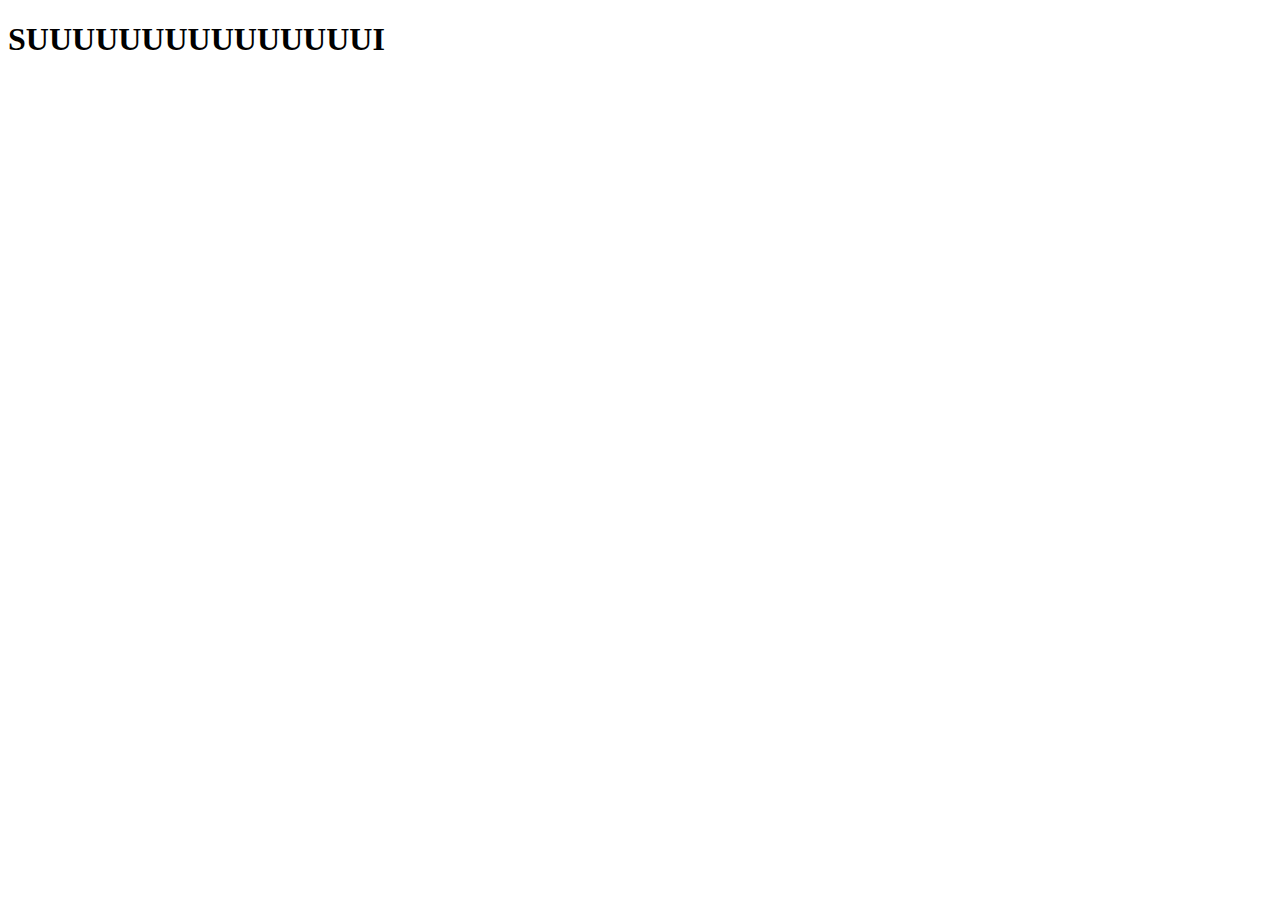
==== index.html @ a4e2d28f "Add files via upload" ====
<!DOCTYPE html>
<html lang="en">
<head>
    <meta charset="UTF-8">
    <meta name="viewport" content="width=device-width, initial-scale=1.0">
    <title>Document</title>
    <link rel="stylesheet" href="style.css">
</head>
<body>
    <h1>SUUUUUUUUUUUUUUUI</h1>
</body>
<footer>

</footer>
<script src="script.js"></script>
</html>
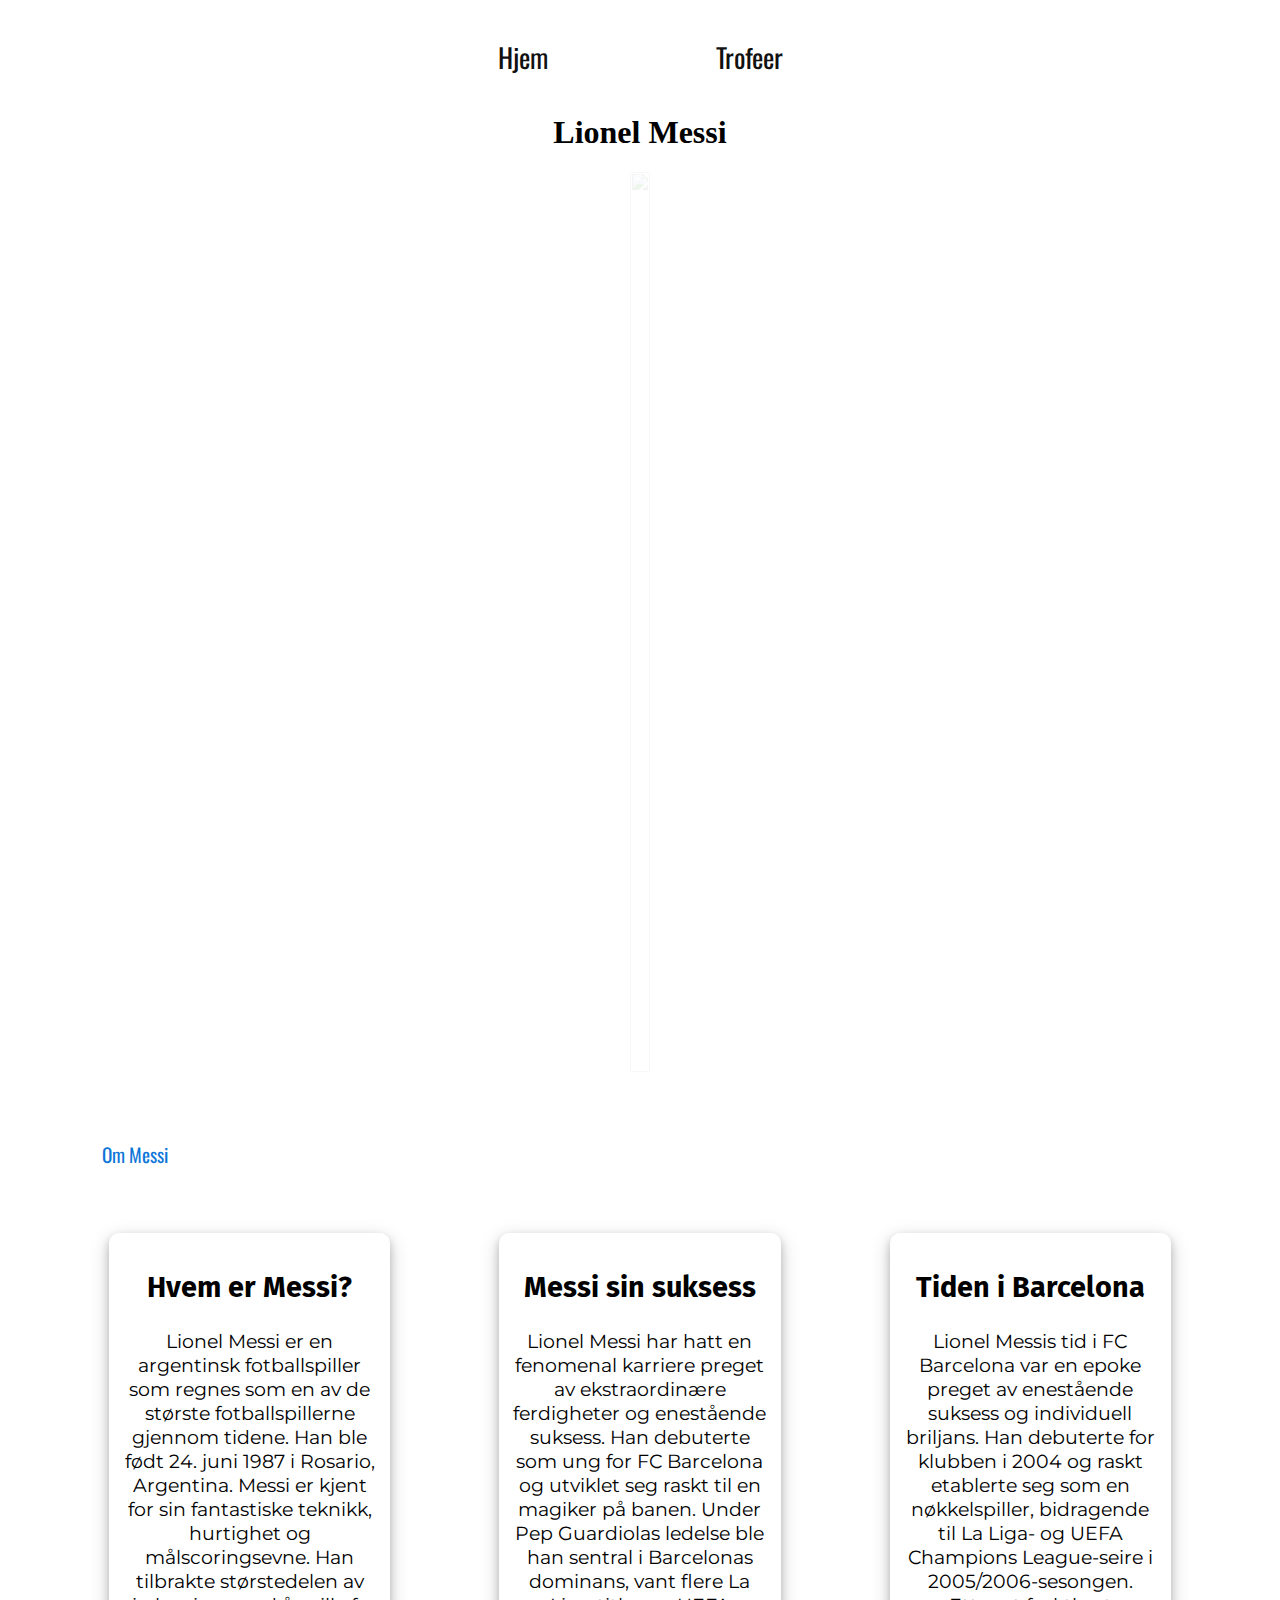
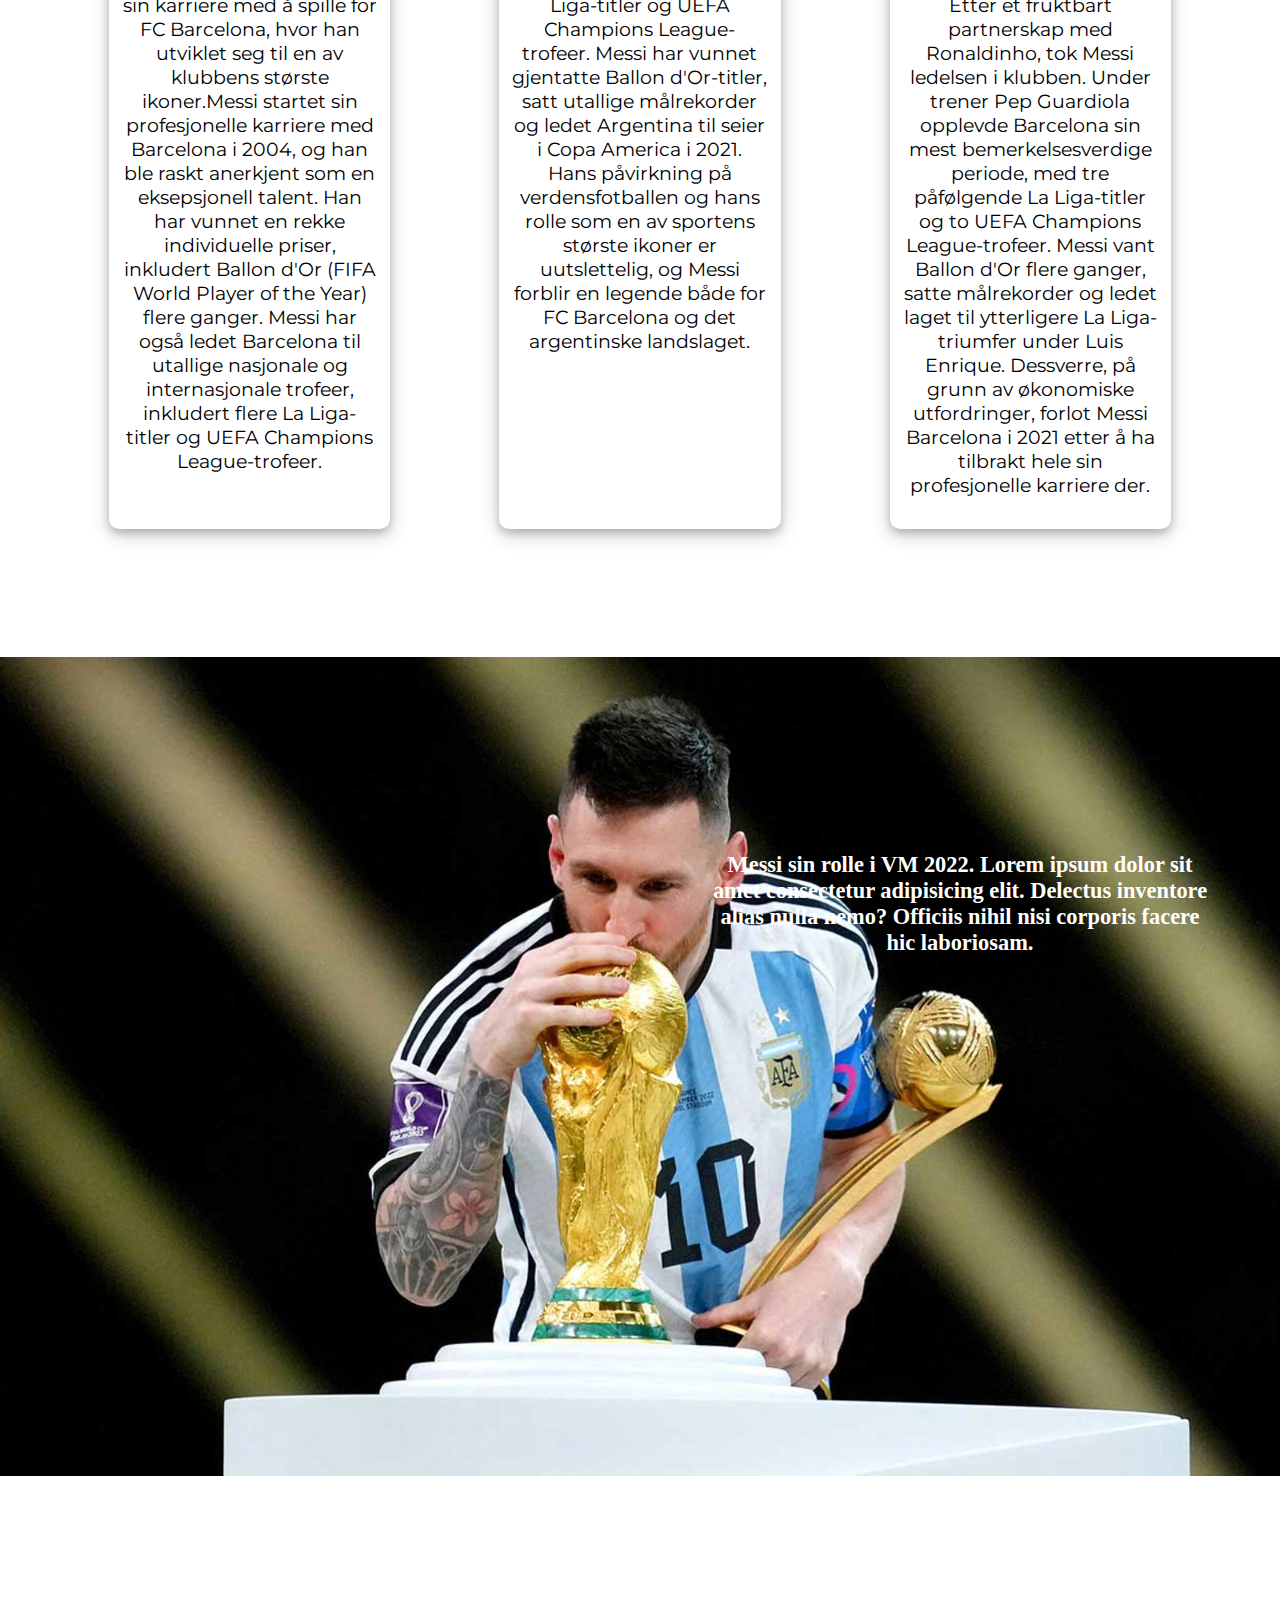
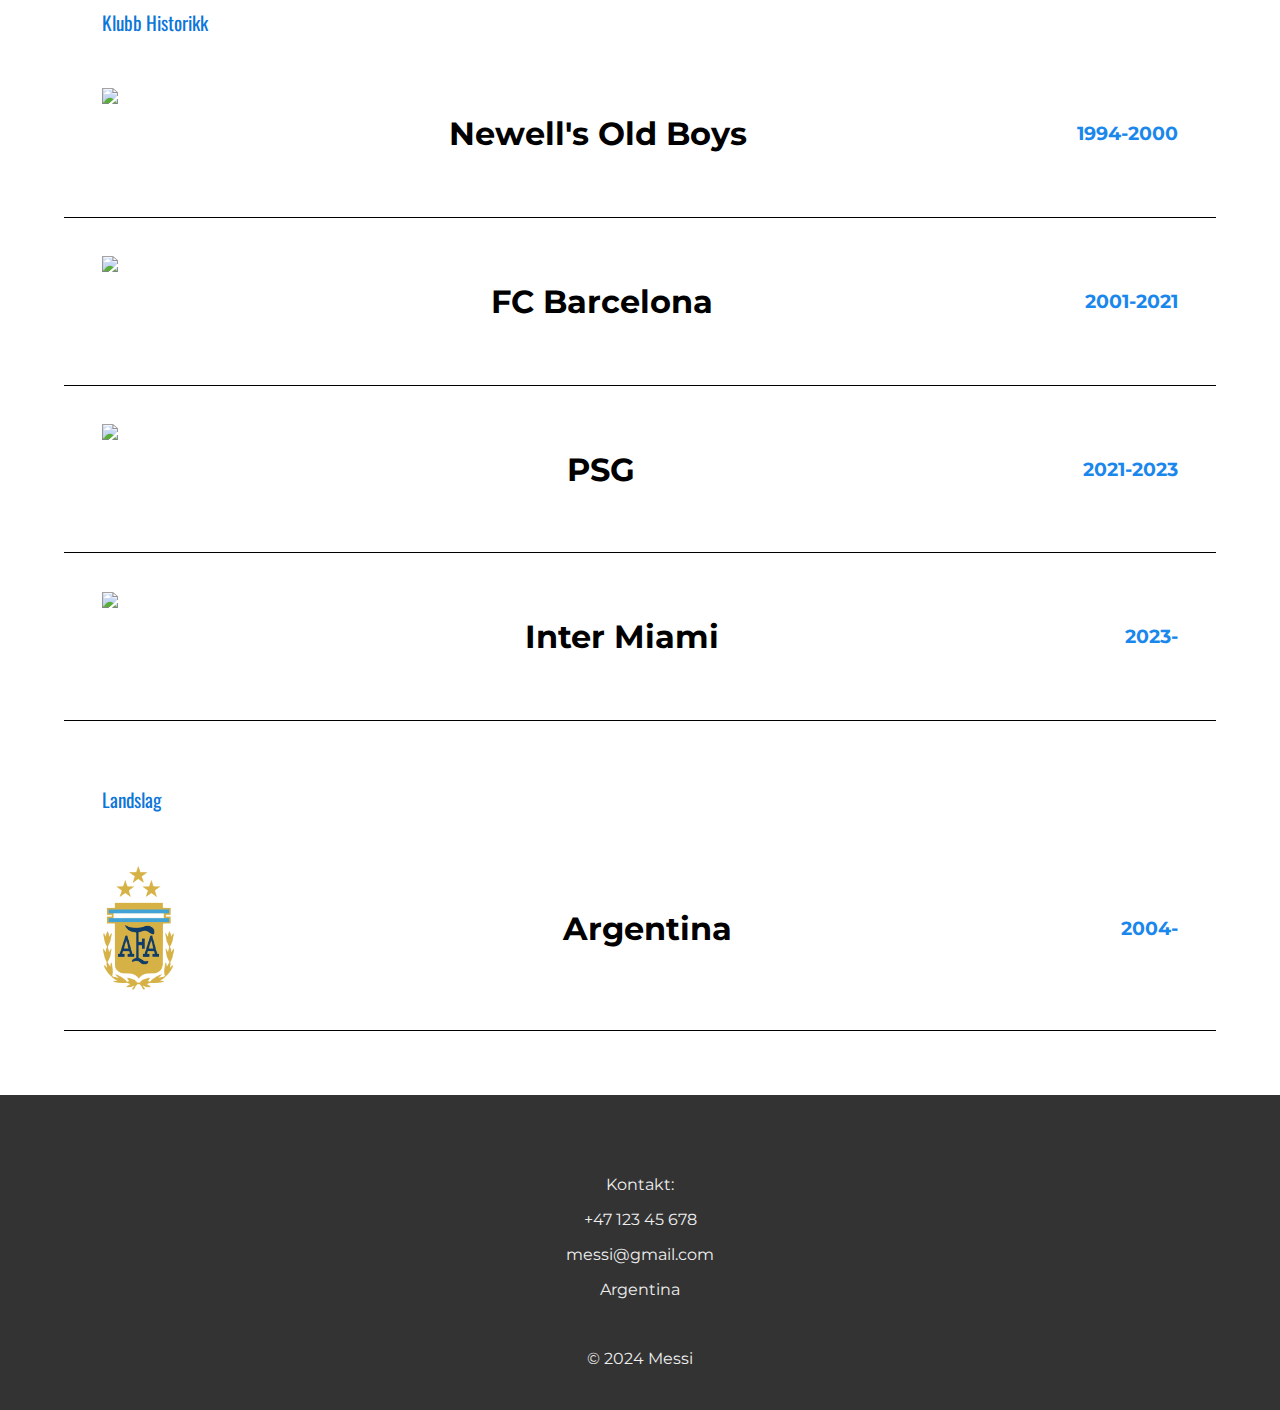
==== commit 2347a85c: "Add files via upload" ====
--- a/index.html
+++ b/index.html
@@ -1,16 +1,84 @@
 <!DOCTYPE html>
-<html lang="en">
-<head>
-    <meta charset="UTF-8">
-    <meta name="viewport" content="width=device-width, initial-scale=1.0">
-    <title>Document</title>
+<html>
+  <head>
+    <meta charset="utf-8">
+    <meta name="viewport" content="width=device-width, initial-scale=1">
+    <title>Messi</title>
+    <link rel="stylesheet" href="https://fonts.googleapis.com/css?family=Oswald">
+    <link rel="stylesheet"href="https://fonts.googleapis.com/css?family=Fira Sans">
+    <link rel="stylesheet"href="https://fonts.googleapis.com/css?family=Montserrat">
     <link rel="stylesheet" href="style.css">
-</head>
-<body>
-    <h1>SUUUUUUUUUUUUUUUI</h1>
-</body>
-<footer>
 
-</footer>
-<script src="script.js"></script>
-</html>+  </head>
+  <body>
+    <div class="wrapper">
+      <div class="nav">
+          <nav>
+              <ul>
+                  <a href="index.html">
+                      <li>Hjem</li>
+                  </a>
+                  <a href="trofeer.html">
+                      <li>Trofeer</li>
+                  </a>
+              </ul>
+          </nav>
+      </div>
+
+      <div class="header">
+          <h1>Lionel Messi</h1>
+      </div>
+
+      <div class="imageSlider">
+
+      </div>
+      <div>
+        <h1 class="headers">Om Messi</h1>
+      </div>
+      <div class="infoMessi">
+          <div class="aboutMessi">
+              <h2>Hvem er Messi?</h2>
+              <p>Lionel Messi er en argentinsk fotballspiller som regnes som en av de største fotballspillerne gjennom tidene. Han ble født 24. juni 1987 i Rosario, Argentina. Messi er kjent for sin fantastiske teknikk, hurtighet og målscoringsevne. Han tilbrakte størstedelen av sin karriere med å spille for FC Barcelona, hvor han utviklet seg til en av klubbens største ikoner.Messi startet sin profesjonelle karriere med Barcelona i 2004, og han ble raskt anerkjent som en eksepsjonell talent. Han har vunnet en rekke individuelle priser, inkludert Ballon d'Or (FIFA World Player of the Year) flere ganger. Messi har også ledet Barcelona til utallige nasjonale og internasjonale trofeer, inkludert flere La Liga-titler og UEFA Champions League-trofeer.</p>
+          </div>
+          <div class="messiSucsess">
+              <h2>Messi sin suksess</h2>
+              <p>
+                Lionel Messi har hatt en fenomenal karriere preget av ekstraordinære ferdigheter og enestående suksess. Han debuterte som ung for FC Barcelona og utviklet seg raskt til en magiker på banen. Under Pep Guardiolas ledelse ble han sentral i Barcelonas dominans, vant flere La Liga-titler og UEFA Champions League-trofeer. Messi har vunnet gjentatte Ballon d'Or-titler, satt utallige målrekorder og ledet Argentina til seier i Copa America i 2021. Hans påvirkning på verdensfotballen og hans rolle som en av sportens største ikoner er uutslettelig, og Messi forblir en legende både for FC Barcelona og det argentinske landslaget.</p>
+          </div>
+          <div class="messiTime">
+              <h2>Tiden i Barcelona</h2>
+              <p>Lionel Messis tid i FC Barcelona var en epoke preget av enestående suksess og individuell briljans. Han debuterte for klubben i 2004 og raskt etablerte seg som en nøkkelspiller, bidragende til La Liga- og UEFA Champions League-seire i 2005/2006-sesongen. Etter et fruktbart partnerskap med Ronaldinho, tok Messi ledelsen i klubben. Under trener Pep Guardiola opplevde Barcelona sin mest bemerkelsesverdige periode, med tre påfølgende La Liga-titler og to UEFA Champions League-trofeer. Messi vant Ballon d'Or flere ganger, satte målrekorder og ledet laget til ytterligere La Liga-triumfer under Luis Enrique. Dessverre, på grunn av økonomiske utfordringer, forlot Messi Barcelona i 2021 etter å ha tilbrakt hele sin profesjonelle karriere der.</p>
+          </div>
+      </div>
+      <div class="imageBackground">
+        <div class="image">
+            <img src="Images/messiWorldCup.jpg" alt="" id="messiWorldCup">
+        </div>
+        <div class="textToImg">
+            <h1>Messi sin rolle i VM 2022. Lorem ipsum dolor sit amet consectetur adipisicing elit. Delectus inventore alias nulla nemo? Officiis nihil nisi corporis facere hic laboriosam.</h1>
+        </div>
+      </div>
+      <div class="clubContainer"></div>
+      <div class="national">
+        <h1 class="headers">Landslag</h1>
+        <div class="nationalTeam">
+            <img src="Images/afa.png" id="nationalImg">
+            <h1>Argentina</h1>
+            <h3 class="yearsEl">2004-</h3>
+        </div>
+      </div>
+  </div>
+  </body>
+  <footer>
+    <div class="footerInfo">
+        <p>Kontakt:</p>
+        <p>+47 123 45 678</p>
+        <p>messi@gmail.com</p>
+        <p>Argentina</p><br>
+    </div>
+    <div class="footerButtom">
+        <p>© 2024 Messi</p>
+    </div>
+  </footer>
+  <script src="script.js"></script>
+</html>
--- a/style.css
+++ b/style.css
@@ -0,0 +1,402 @@
+body {
+    margin: auto;
+    overflow-x: hidden;
+}
+
+.wrapper {
+    text-align: center;
+
+}
+
+a{
+    text-decoration: none;
+}
+
+p{
+    font-family: Montserrat, serif;
+  }
+
+
+/* Styling for header i hjemmesiden */
+
+.headers{
+    margin-top: 5vw;
+    margin-left: 8vw;
+    color: rgb(13, 118, 217);
+    text-align: left;
+    font-weight: 400;
+    font-size: 1.2em;
+    font-family: Oswald, serif;
+  }
+
+
+
+/* Styling av Nav-Bar */
+
+nav ul {
+    display: flex;
+    justify-content: center;
+    align-items: center;
+    list-style-type: none;
+    gap: 10vw;
+    font-size: 3vh;
+    padding: 0;
+}
+
+nav ul li {
+    color: #111;
+    text-align: center;
+    font-family: Oswald, serif;
+    text-decoration: none;
+    margin: 0px 10px;
+    padding: 10px 10px;
+    position: relative;
+    z-index: 0;
+    cursor: pointer;
+    
+}
+
+nav ul li:hover {
+    font-weight: bold;
+}
+
+
+nav ul li:before, li:after
+{
+    position: absolute;
+    left: 0px;
+    width: 100%;
+    height: 2px;
+    background: #111;
+    content: "";
+    opacity: 0;
+    transition: all 0.3s;
+}
+
+nav ul li:before
+{
+    top: 0px;
+    transform: translateY(10px);
+}
+
+nav ul li:after
+{
+    bottom: 0px;
+    transform: translateY(-10px);
+}
+
+li:hover:before, li:hover:after
+{
+    opacity: 1;
+    transform: translateY(0px);
+}
+
+
+/* Animasjon for BildeSlideshow */
+
+@keyframes fadeInOut {
+    0%, 100% {
+      opacity: 0.1;
+    }
+    20%, 80% {
+      opacity: 1;
+    }
+
+}
+
+
+.tab-link{
+    font-family: Oswald, serif;
+    cursor: pointer;
+    position: relative;
+}
+
+.tab-link::after{
+    content: '';
+    width: 0;
+    height: 3px;
+    background: rgb(26, 135, 237);
+    position: absolute;
+    left: 0;
+    bottom: -8px;
+    transition: 0.5s;
+
+}
+
+
+.tab-link.active-link::after{
+    width: 50%;
+}
+
+
+
+
+
+
+
+
+@media (orientation:landscape) {
+
+    .imgSlide1, .imgSlide2, .imgSlide3, .imgSlide4{
+        height: 100vh;
+        max-width: 80vw;
+        border-radius: 1vw;
+        opacity: 0.1;
+        animation: fadeInOut 5s ease-in-out infinite;
+    }
+
+    .infoMessi {
+        margin-top: 5vw;
+        margin-bottom: 2vw;
+        display: flex;
+        justify-content: space-evenly;
+        align-items: stretch;
+    }
+    .aboutMessi, .messiSucsess , .messiTime {
+        padding: 1vw;
+        width: 15vw;
+        min-width: 20vw;
+        border-radius: 10px;
+        box-shadow: 0 4px 8px 0 rgba(0, 0, 0, 0.2), 0 6px 20px 0 rgba(0, 0, 0, 0.19);
+        font-size: larger;
+        font-family: Fira Sans, serif;
+        
+        
+      }   
+
+      .imageBackground{
+        margin-top: 10vw;
+        margin-bottom: 10vw;
+        position: relative;
+    }
+    
+    #messiWorldCup{
+        aspect-ratio: 1600/1024;
+        height: 100%;
+        width: 100vw;
+    }
+    
+    .textToImg{
+        position: absolute;
+        margin: auto;
+        color: white;
+        top: 20vh;
+        right: 5vw;
+        width: 40vw;
+        font-size: 0.7em;
+    }
+
+    .clubs, .nationalTeam, .trophie{
+        display: flex;
+        justify-content: space-between;
+        align-items: center;
+        margin-left: 5vw;
+        margin-right: 5vw;
+        border-bottom: 1px solid black;
+        padding: 3vw;
+        font-family: Montserrat, serif;
+       }
+
+       .clubbImg, .trophieImg{
+        height: 10vh;
+    }
+    
+
+    .nameEl{
+        position: relative;
+    }
+    
+    .countEl{
+        max-width: 8vw;
+    }
+
+    .yearsEl, .countEl{
+        color:rgb(26, 135, 237);
+      }
+
+
+/* Side om troffer */
+    .trophies{
+        display: flex;
+        justify-content: center;
+        gap: 15vw;
+    }
+
+    #recordsText{
+        margin-left: 10vw;
+        line-height: 2em;
+        font-size: 1.5em;
+    }
+}
+
+
+
+@media (orientation:portrait) {
+
+    .imgSlide1, .imgSlide2, .imgSlide3, .imgSlide4{
+        height: 40vh;
+        max-width: 80vw;
+        border-radius: 1vw;
+        opacity: 0.1;
+        animation: fadeInOut 5s ease-in-out infinite;
+    }
+
+    .aboutMessi, .messiSucsess , .messiTime {
+        border-radius: 10px;
+        box-shadow: 0 4px 8px 0 rgba(0, 0, 0, 0.2), 0 6px 20px 0 rgba(0, 0, 0, 0.19);
+        font-size: larger;
+        font-family: Fira Sans, serif;
+        margin: 10vw;
+        padding: 5vw;
+      }   
+      
+    .imageBackground{
+        margin-top: 10vw;
+        margin-bottom: 10vw;
+        position: relative;
+    }
+    
+    #messiWorldCup{
+        aspect-ratio: 1600/1024;
+        height: 100%;
+        width: 100vw;
+    }
+    
+    .textToImg{
+        position: absolute;
+        margin: auto;
+        color: #EEE;
+        top: 10vh;
+        right: 1vw;
+        width: 50vw;
+        font-size: 0.4em;
+    }
+
+    .trophie{
+        display: grid;
+        grid-template-columns: 1fr 1fr;
+        grid-template-rows: 1fr 1fr;
+        grid-template-areas: 
+        "I I "
+        "T C";
+        margin-left: 5vw;
+        margin-right: 5vw;
+        border-bottom: 1px solid black;
+        padding: 3vw;
+        font-family: Montserrat, serif;
+       }
+
+    
+
+    .trophieImg{
+        grid-area: I;
+        margin: auto;
+        height: 20vh;
+        margin-top: 5vh;
+    }
+
+    .clubbImg, .trophieImg{
+        height: 10vh;
+    }
+    
+
+    .nameEl{
+        grid-area: T;
+    }
+    
+
+    .countEl{
+        grid-area: C;
+        margin-left: 1em;
+    }
+
+    .yearsEl, .countEl{
+        color:rgb(26, 135, 237);
+      }
+
+    .trophies{
+        display: flex;
+        justify-content: center;
+        gap: 15vw;
+    }
+
+    #recordsText{
+        margin-left: 10vw;
+        margin-right: 10vw;
+        line-height: 2em;
+        font-size: 1.5em;
+    }
+}
+
+
+/* Styling for header i siden om Trofeer */
+
+.headerTrophyholder {
+    display: flex;
+    justify-content: center; 
+    align-items: center;
+    border-top:  rgb(13, 118, 217) solid 5px;
+    border-bottom:  rgb(13, 118, 217) solid 5px;
+    margin-left: 10vw;
+    margin-right: 10vw;
+    margin-top: 5vw;
+    margin-bottom: 5vw;
+    border-radius: 0.2vw;
+}
+
+.headersTrophy{
+    color: rgb(13, 118, 217);
+    text-align: left;
+    font-weight: 400;
+    font-size: 2em;
+    font-family: Oswald, serif;
+  }
+
+/* Styling for footer */
+
+footer {
+    height: 35vh;
+    background-color: #333;
+    margin-top: 5vw;
+    color: #EEE;
+  }
+
+.footerInfo{
+    padding-top: 5vw;
+    text-align: center;
+}
+.footerButtom{
+    text-align: center;
+}
+
+/* Skalering for alle bilder */
+
+.imgSlide1 {aspect-ratio: 634/761;}
+.imgSlide2 {aspect-ratio: 980/551;}
+.imgSlide3 {aspect-ratio: 2560/1440;}
+.imgSlide4 {aspect-ratio: 1280/720;}
+
+#clubbImg1{aspect-ratio: 1200/1476;}
+#clubbImg2{aspect-ratio: 2020/2048;}
+#clubbImg3{aspect-ratio: 1200/1200;}
+#clubbImg4{aspect-ratio: 1200/1200;}
+
+#nationalImg{
+    aspect-ratio: 120/208;
+    height: 14vh;
+}
+
+
+#nationalTrophies1{aspect-ratio: 400/400;}
+#nationalTrophies2{aspect-ratio: 300/300;}
+#nationalTrophies3{aspect-ratio: 228/437;}
+
+#induvidualTrophies1{aspect-ratio: 639/867;}
+#induvidualTrophies2{aspect-ratio: 512/512;}
+#induvidualTrophies3{aspect-ratio: 512/512;}
+#induvidualTrophies4{aspect-ratio: 512/512;}
+
+#clubTrophies1{aspect-ratio: 300/300;}
+#clubTrophies2{aspect-ratio: 222/227;}
+#clubTrophies3{aspect-ratio: 300/300;}
+#clubTrophies4{aspect-ratio: 512/512;}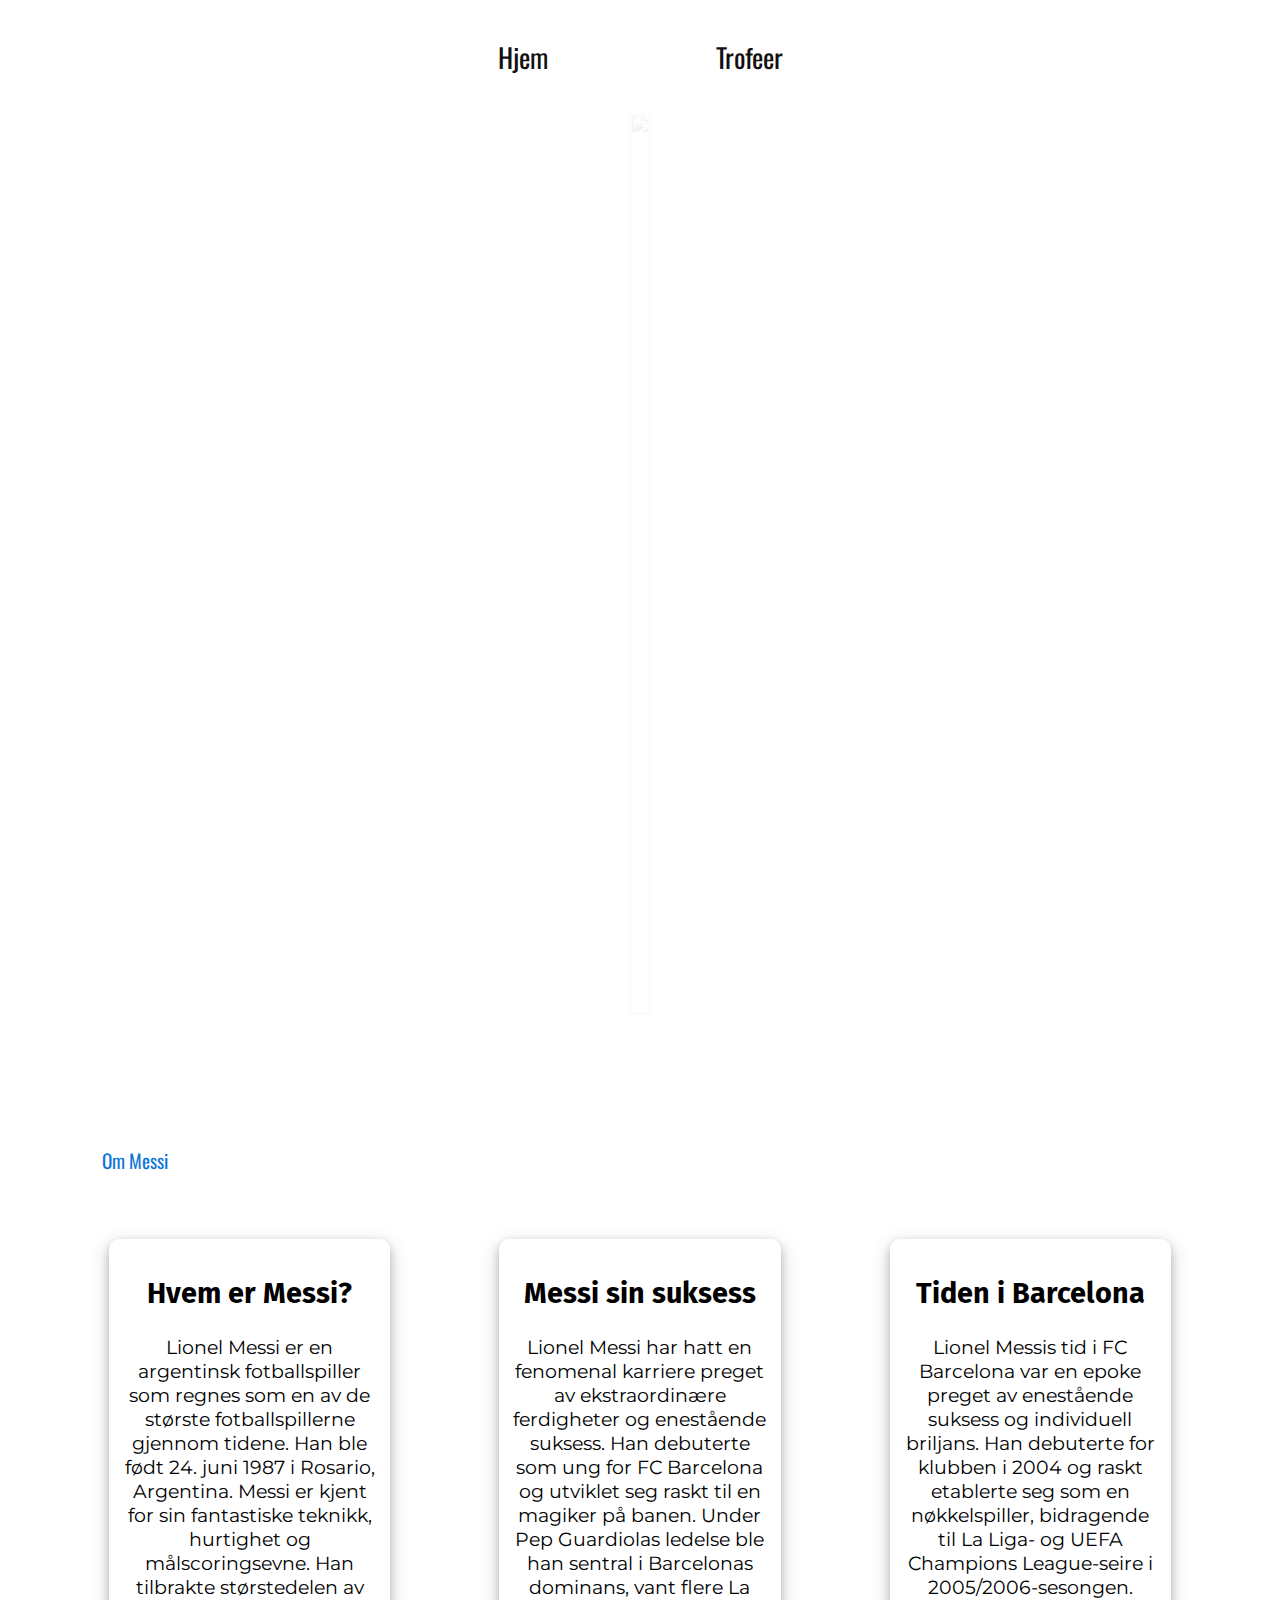
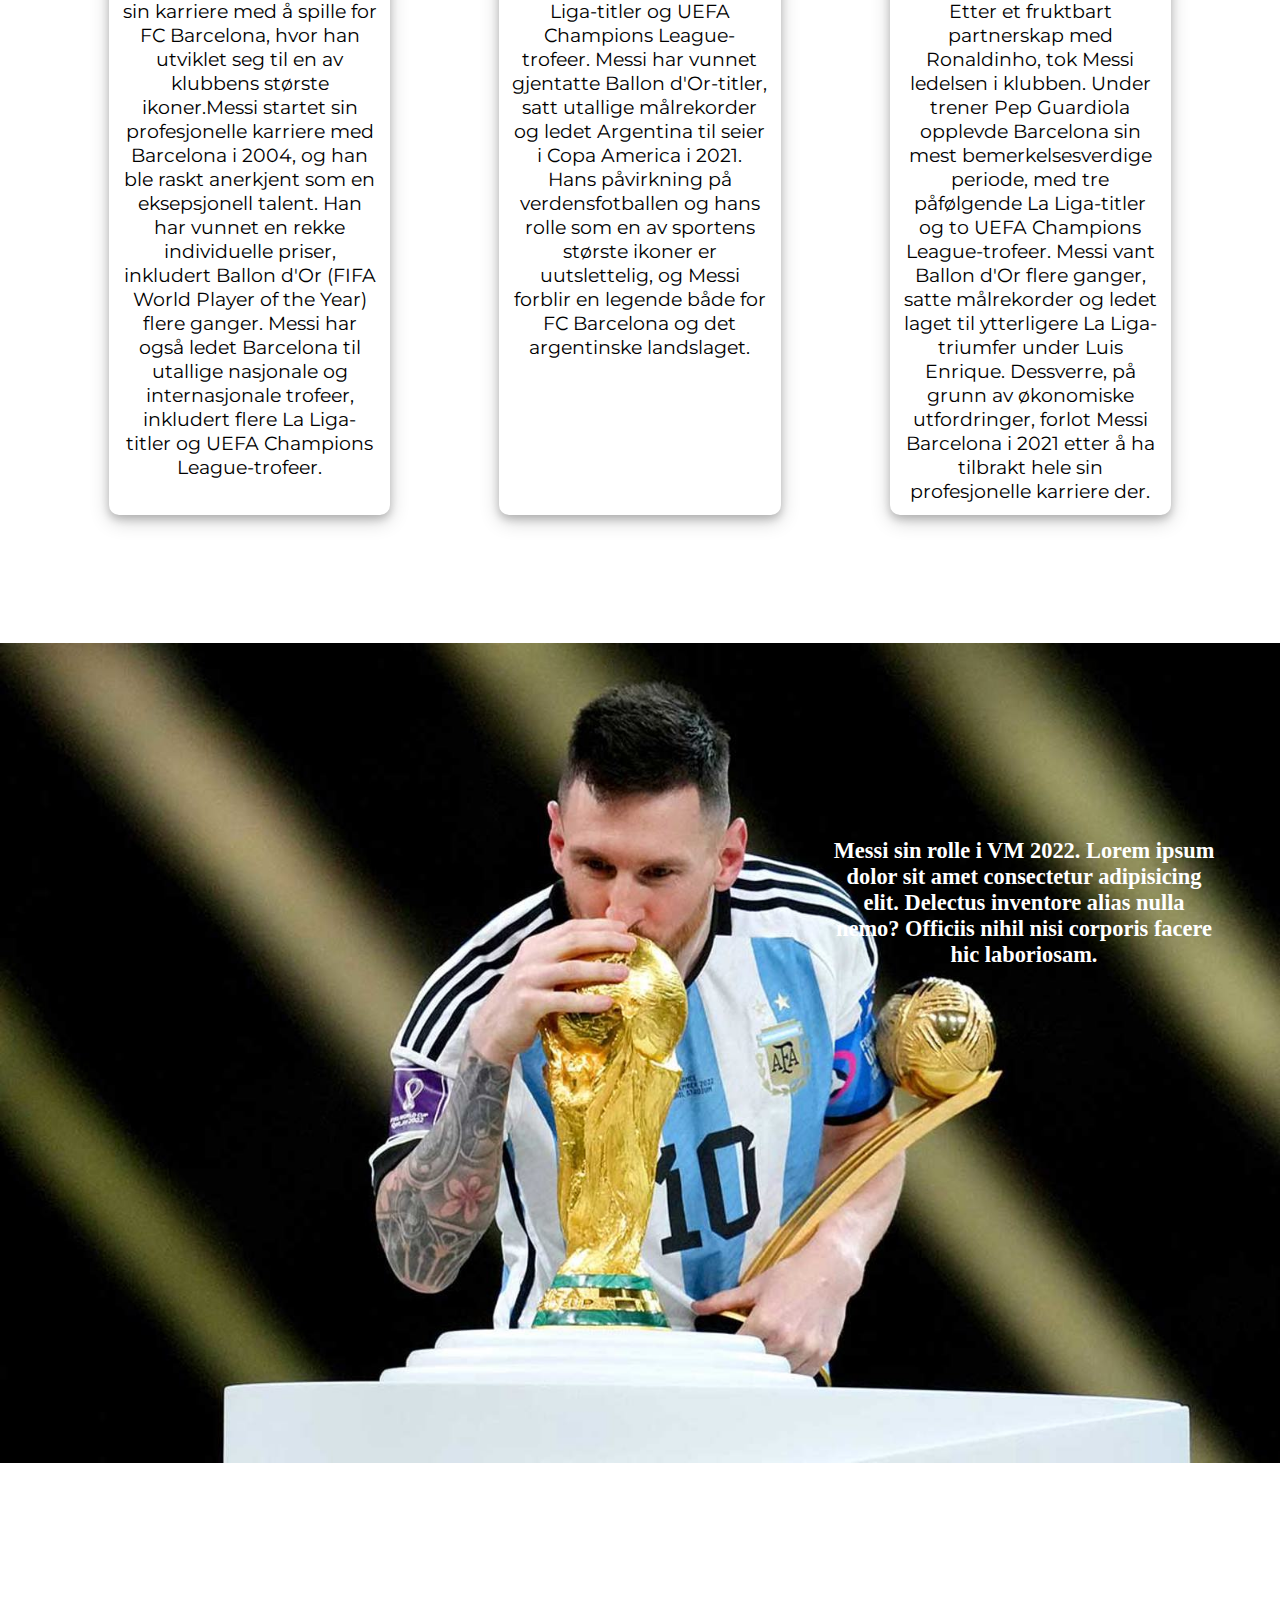
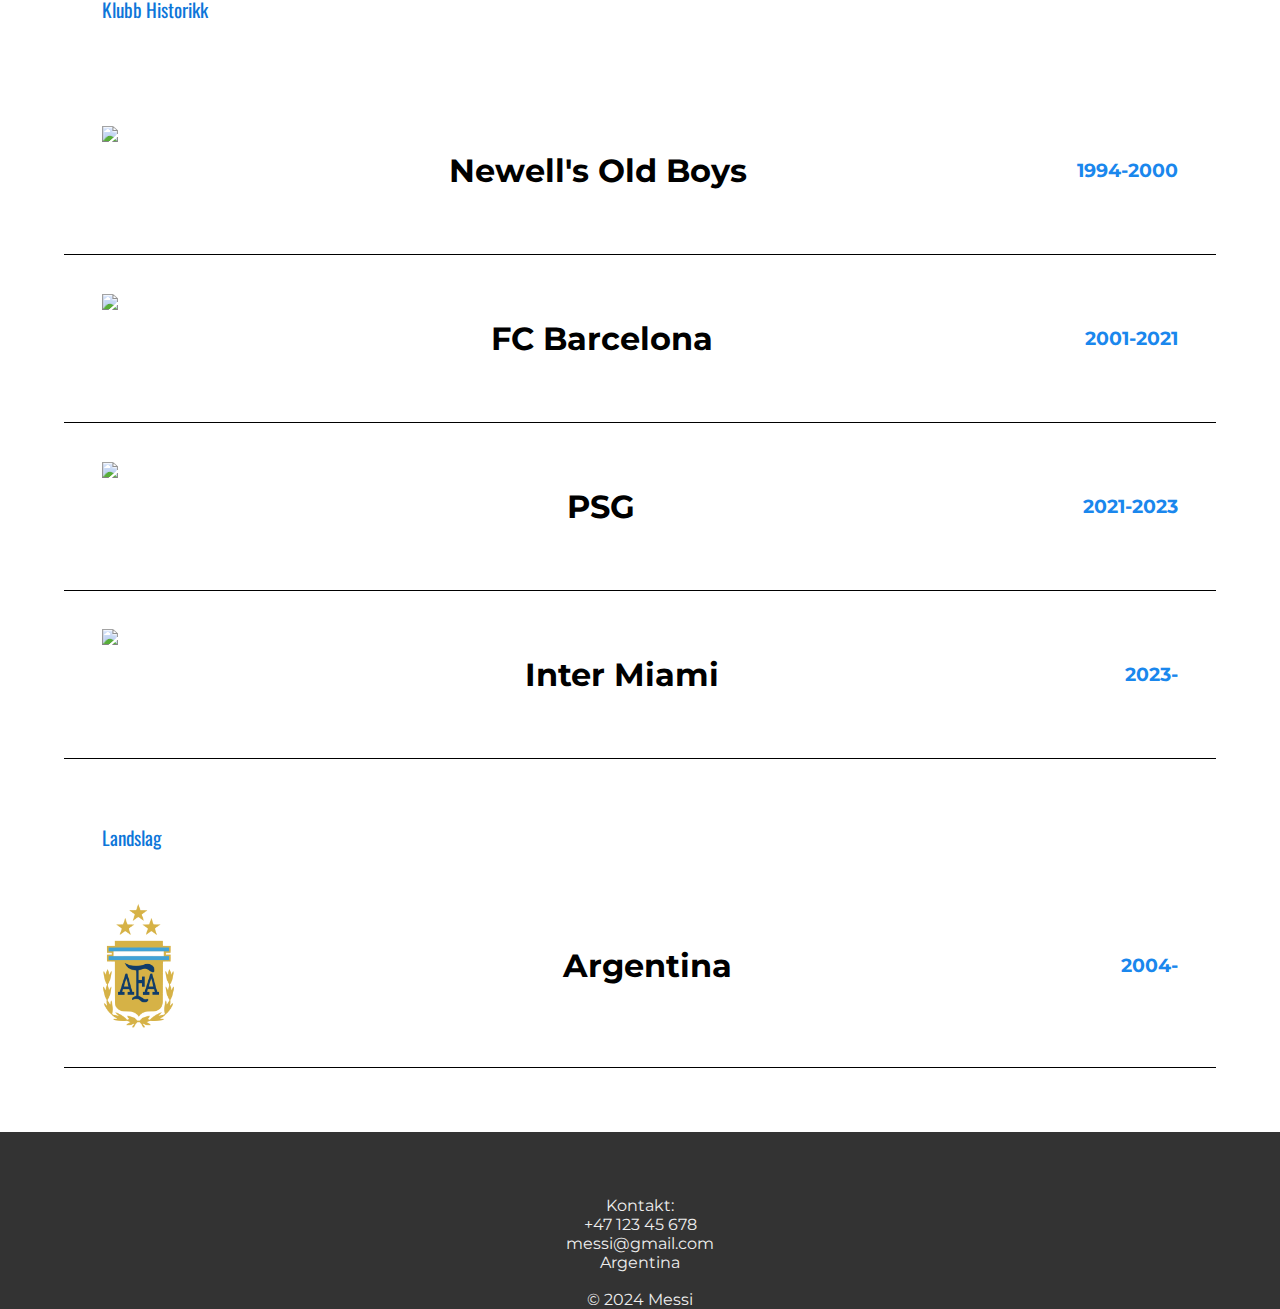
==== commit 330946f6: "Add files via upload" ====
--- a/index.html
+++ b/index.html
@@ -25,9 +25,9 @@
           </nav>
       </div>
 
-      <div class="header">
+      <!-- <div class="header">
           <h1>Lionel Messi</h1>
-      </div>
+      </div> -->
 
       <div class="imageSlider">
 
@@ -60,7 +60,7 @@
       </div>
       <div class="clubContainer"></div>
       <div class="national">
-        <h1 class="headers">Landslag</h1>
+        <h1 class="headersNational">Landslag</h1>
         <div class="nationalTeam">
             <img src="Images/afa.png" id="nationalImg">
             <h1>Argentina</h1>
--- a/style.css
+++ b/style.css
@@ -14,20 +14,10 @@
 
 p{
     font-family: Montserrat, serif;
+    margin: 0;
   }
 
 
-/* Styling for header i hjemmesiden */
-
-.headers{
-    margin-top: 5vw;
-    margin-left: 8vw;
-    color: rgb(13, 118, 217);
-    text-align: left;
-    font-weight: 400;
-    font-size: 1.2em;
-    font-family: Oswald, serif;
-  }
 
 
 
@@ -137,6 +127,29 @@
 
 @media (orientation:landscape) {
 
+    /* Styling for header i hjemmesiden */
+
+    .headers{
+        margin-top: 10vw;
+        margin-bottom: 5vw;
+        margin-left: 8vw;
+        color: rgb(13, 118, 217);
+        text-align: left;
+        font-weight: 400;
+        font-size: 1.2em;
+        font-family: Oswald, serif;
+    }
+
+    .headersNational{
+        margin-top: 5vw;
+        margin-left: 8vw;
+        color: rgb(13, 118, 217);
+        text-align: left;
+        font-weight: 400;
+        font-size: 1.2em;
+        font-family: Oswald, serif;
+    }
+
     .imgSlide1, .imgSlide2, .imgSlide3, .imgSlide4{
         height: 100vh;
         max-width: 80vw;
@@ -152,6 +165,7 @@
         justify-content: space-evenly;
         align-items: stretch;
     }
+
     .aboutMessi, .messiSucsess , .messiTime {
         padding: 1vw;
         width: 15vw;
@@ -164,7 +178,7 @@
         
       }   
 
-      .imageBackground{
+    .imageBackground{
         margin-top: 10vw;
         margin-bottom: 10vw;
         position: relative;
@@ -182,7 +196,7 @@
         color: white;
         top: 20vh;
         right: 5vw;
-        width: 40vw;
+        width: 30vw;
         font-size: 0.7em;
     }
 
@@ -233,6 +247,29 @@
 
 @media (orientation:portrait) {
 
+    /* Styling for header i hjemmesiden */
+
+    .headers{
+       margin-top: 20vw;
+       margin-bottom: 15vw;
+       margin-left: 8vw;
+       color: rgb(13, 118, 217);
+       text-align: left;
+       font-weight: 400;
+       font-size: 1.2em;
+       font-family: Oswald, serif;
+     }
+    
+     .headersNational{
+       margin-top: 5vw;
+       margin-left: 8vw;
+       color: rgb(13, 118, 217);
+       text-align: left;
+       font-weight: 400;
+       font-size: 1.2em;
+       font-family: Oswald, serif;
+     }
+
     .imgSlide1, .imgSlide2, .imgSlide3, .imgSlide4{
         height: 40vh;
         max-width: 80vw;
@@ -249,7 +286,7 @@
         margin: 10vw;
         padding: 5vw;
       }   
-      
+
     .imageBackground{
         margin-top: 10vw;
         margin-bottom: 10vw;
@@ -258,8 +295,8 @@
     
     #messiWorldCup{
         aspect-ratio: 1600/1024;
-        height: 100%;
-        width: 100vw;
+        height: 100vw;
+        width: 100%;
     }
     
     .textToImg{
@@ -268,8 +305,9 @@
         color: #EEE;
         top: 10vh;
         right: 1vw;
-        width: 50vw;
+        width: 20vw;
         font-size: 0.4em;
+        padding-right: 10px;
     }
 
     .trophie{
@@ -355,7 +393,7 @@
 /* Styling for footer */
 
 footer {
-    height: 35vh;
+    height: fit-content;
     background-color: #333;
     margin-top: 5vw;
     color: #EEE;
@@ -367,6 +405,7 @@
 }
 .footerButtom{
     text-align: center;
+    margin: 0;
 }
 
 /* Skalering for alle bilder */
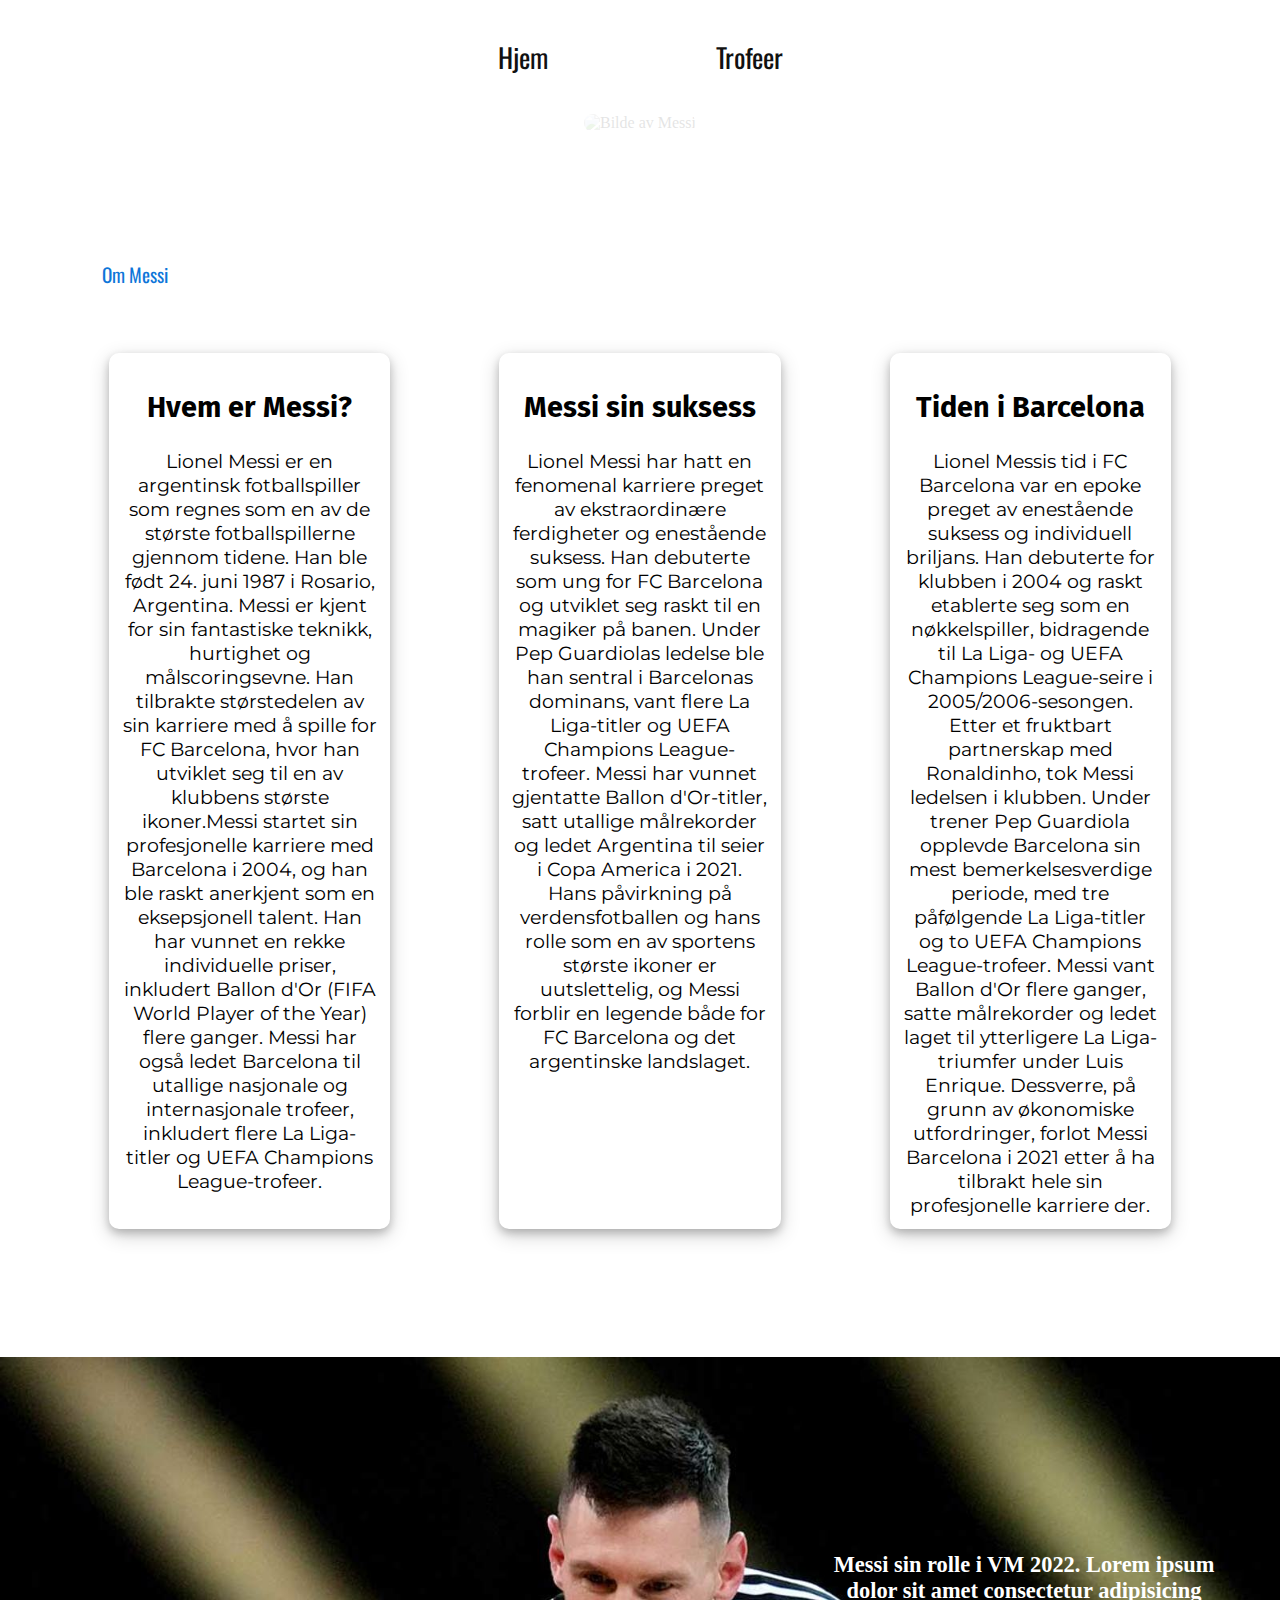
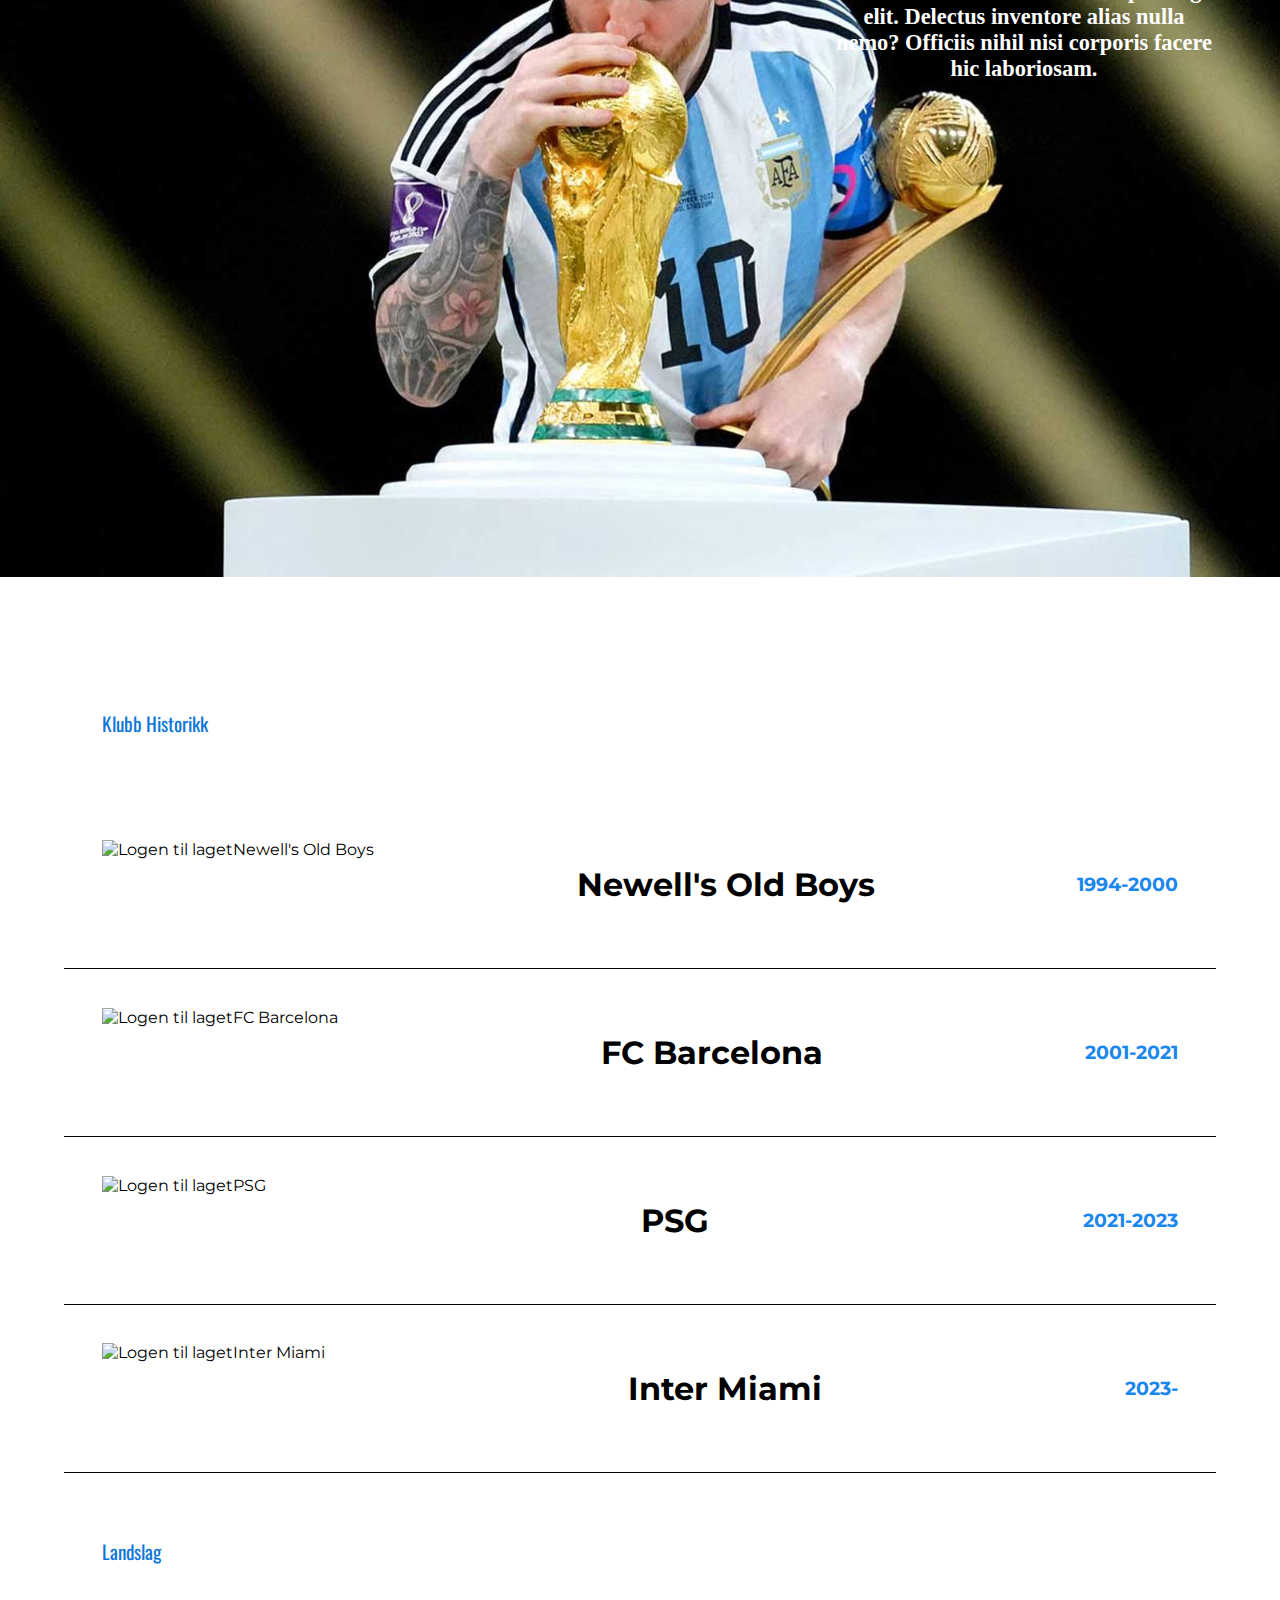
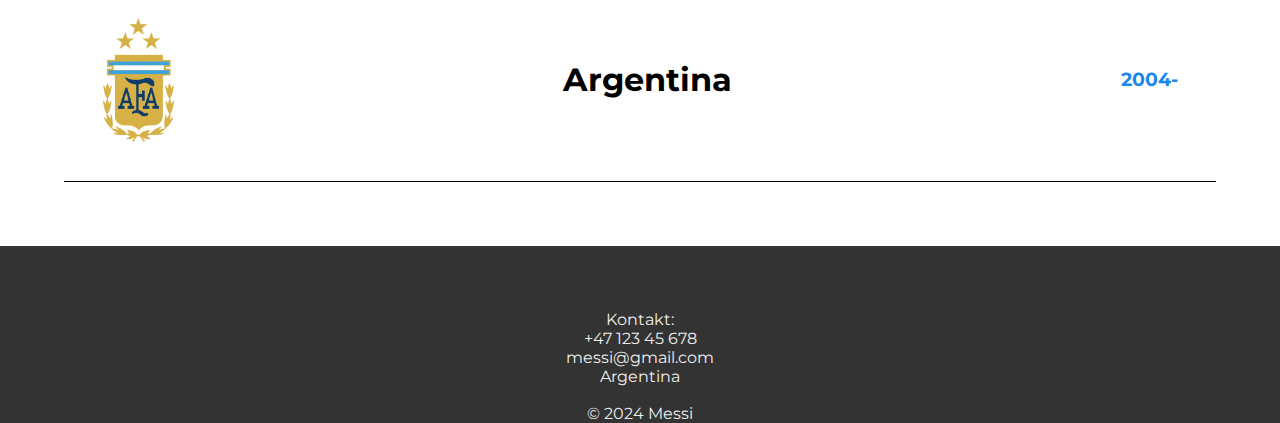
==== commit d49440ee: "Add files via upload" ====
--- a/index.html
+++ b/index.html
@@ -24,10 +24,6 @@
               </ul>
           </nav>
       </div>
-
-      <!-- <div class="header">
-          <h1>Lionel Messi</h1>
-      </div> -->
 
       <div class="imageSlider">
 
--- a/style.css
+++ b/style.css
@@ -95,6 +95,9 @@
 }
 
 
+/* Styling for strek på under den valgte på side om troffer */
+
+
 .tab-link{
     font-family: Oswald, serif;
     cursor: pointer;
@@ -150,6 +153,8 @@
         font-family: Oswald, serif;
     }
 
+    /* Styling for Bildeslider */
+
     .imgSlide1, .imgSlide2, .imgSlide3, .imgSlide4{
         height: 100vh;
         max-width: 80vw;
@@ -157,6 +162,8 @@
         opacity: 0.1;
         animation: fadeInOut 5s ease-in-out infinite;
     }
+
+    /* Styling for Om messi (InfoBokser) */
 
     .infoMessi {
         margin-top: 5vw;
@@ -178,6 +185,8 @@
         
       }   
 
+    /* Styling For bilde med tekst */
+
     .imageBackground{
         margin-top: 10vw;
         margin-bottom: 10vw;
@@ -199,6 +208,8 @@
         width: 30vw;
         font-size: 0.7em;
     }
+
+    /* Styling for autogenering */
 
     .clubs, .nationalTeam, .trophie{
         display: flex;
@@ -245,6 +256,8 @@
 
 
 
+/* Mobil Versjon */
+
 @media (orientation:portrait) {
 
     /* Styling for header i hjemmesiden */
@@ -270,6 +283,8 @@
        font-family: Oswald, serif;
      }
 
+    /* Styling for Bildeslider */
+
     .imgSlide1, .imgSlide2, .imgSlide3, .imgSlide4{
         height: 40vh;
         max-width: 80vw;
@@ -277,6 +292,8 @@
         opacity: 0.1;
         animation: fadeInOut 5s ease-in-out infinite;
     }
+
+    /* Styling for Om messi (InfoBokser) */
 
     .aboutMessi, .messiSucsess , .messiTime {
         border-radius: 10px;
@@ -285,7 +302,9 @@
         font-family: Fira Sans, serif;
         margin: 10vw;
         padding: 5vw;
-      }   
+      }  
+      
+     /* Styling For bilde med tekst */
 
     .imageBackground{
         margin-top: 10vw;
@@ -308,6 +327,19 @@
         width: 20vw;
         font-size: 0.4em;
         padding-right: 10px;
+    }
+
+    /* Sytling for autogenerering */
+    .yearsEl{
+        color:rgb(26, 135, 237);
+      }
+
+    /* Side om troffer   */
+
+    .trophies{
+        display: flex;
+        justify-content: center;
+        gap: 15vw;
     }
 
     .trophie{
@@ -346,17 +378,11 @@
     .countEl{
         grid-area: C;
         margin-left: 1em;
-    }
-
-    .yearsEl, .countEl{
         color:rgb(26, 135, 237);
-      }
-
-    .trophies{
-        display: flex;
-        justify-content: center;
-        gap: 15vw;
-    }
+    }
+
+
+    
 
     #recordsText{
         margin-left: 10vw;
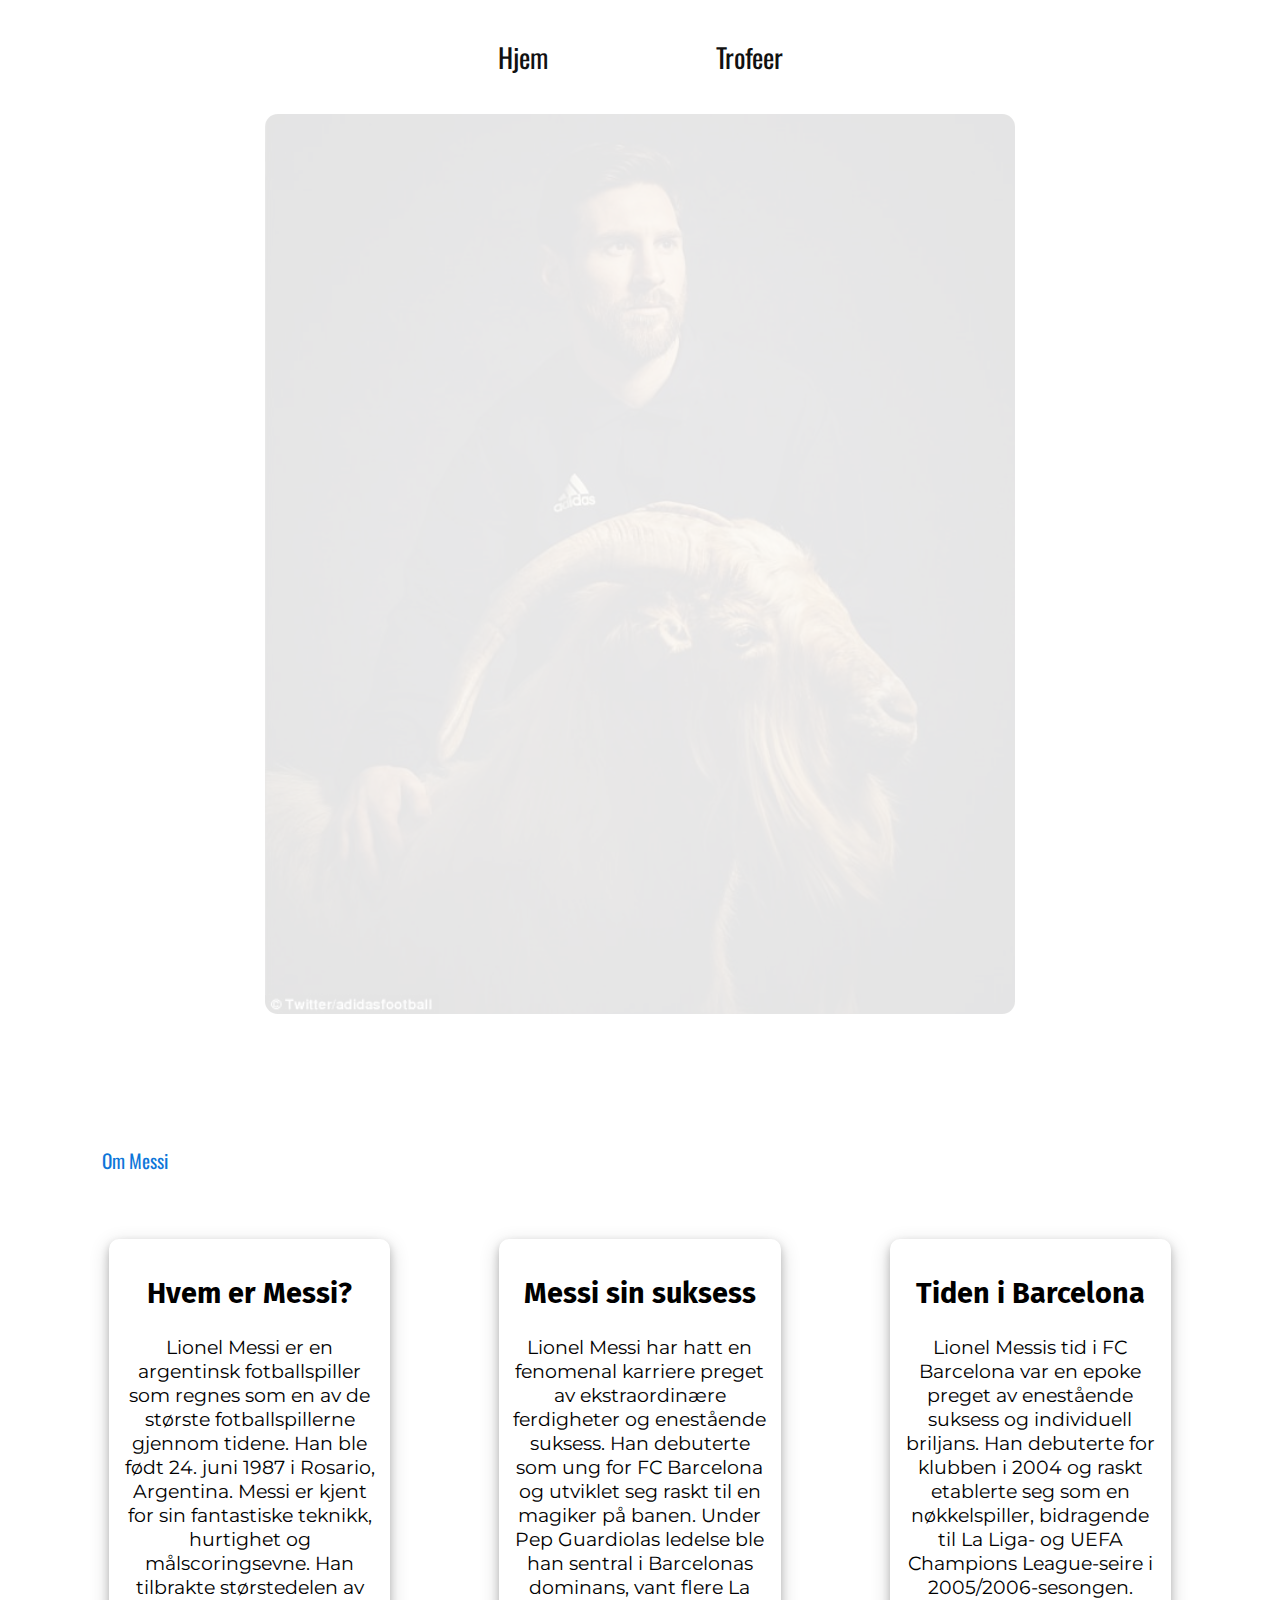
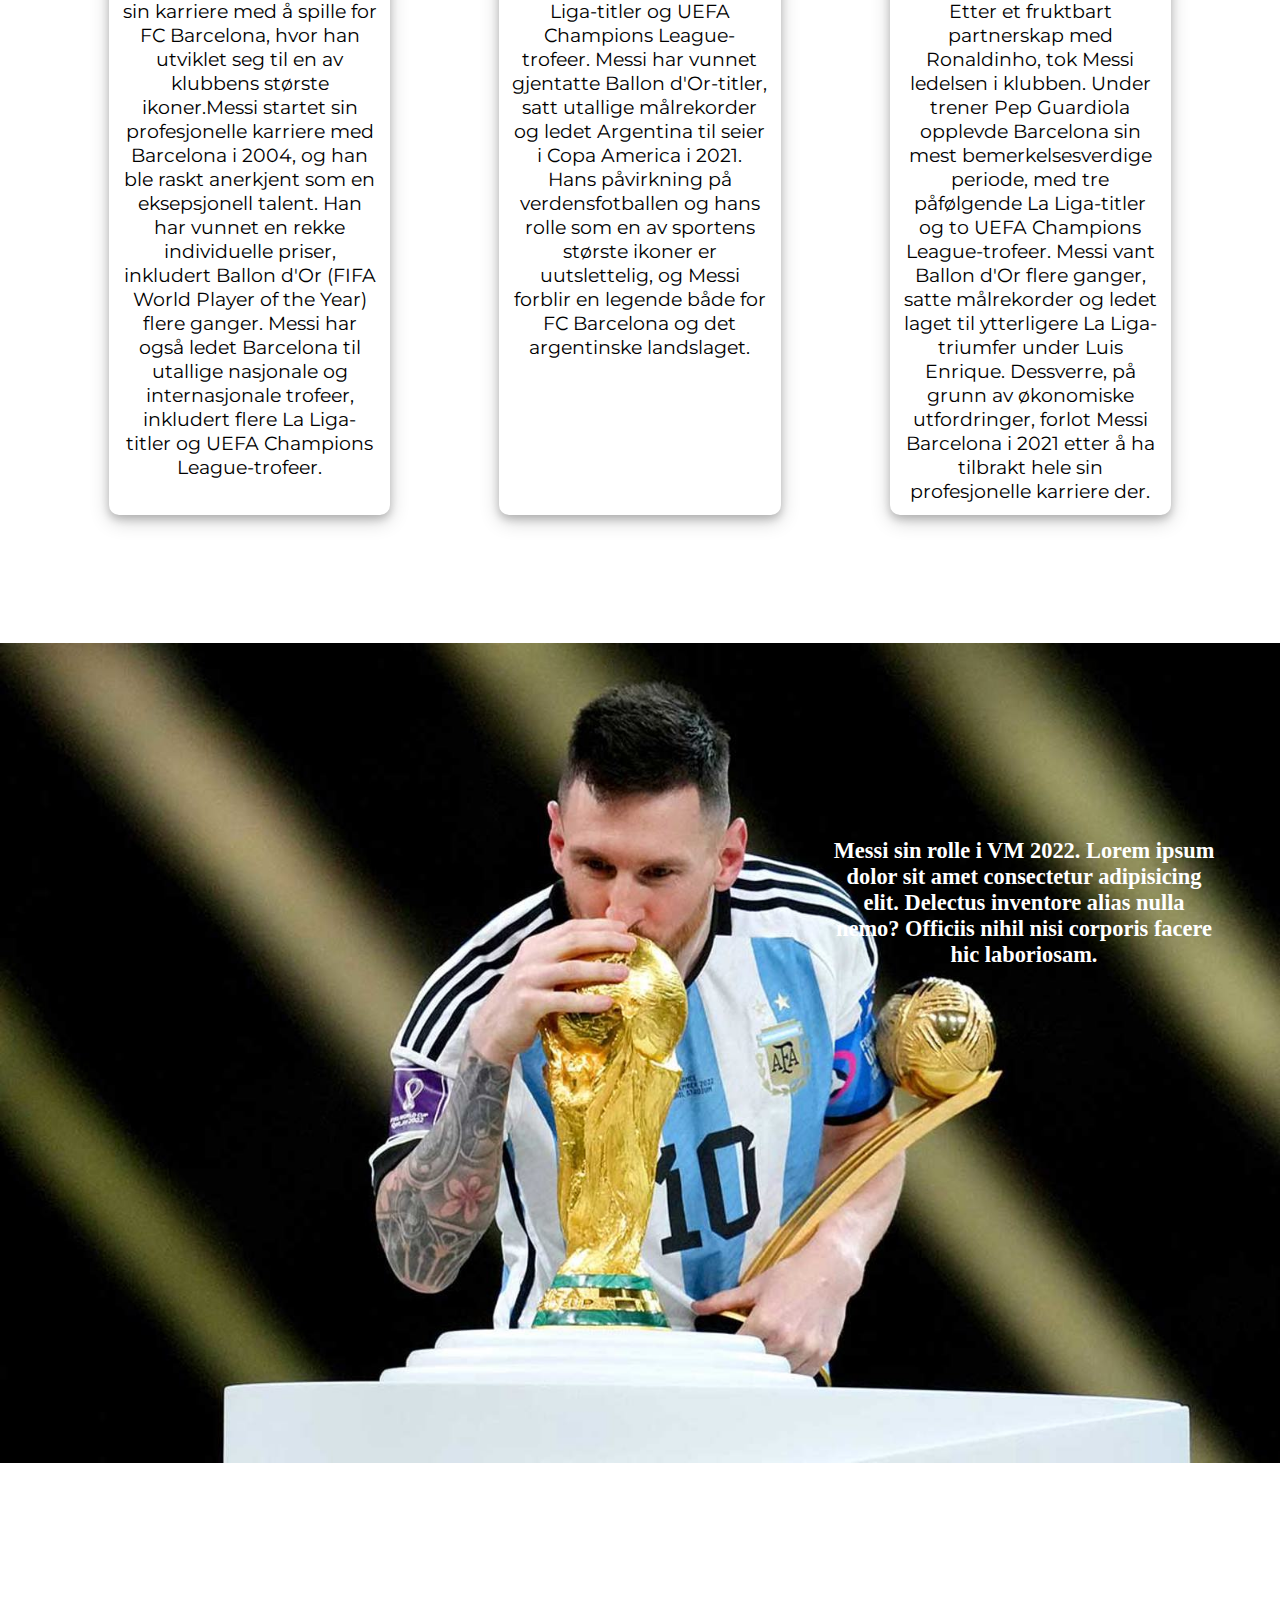
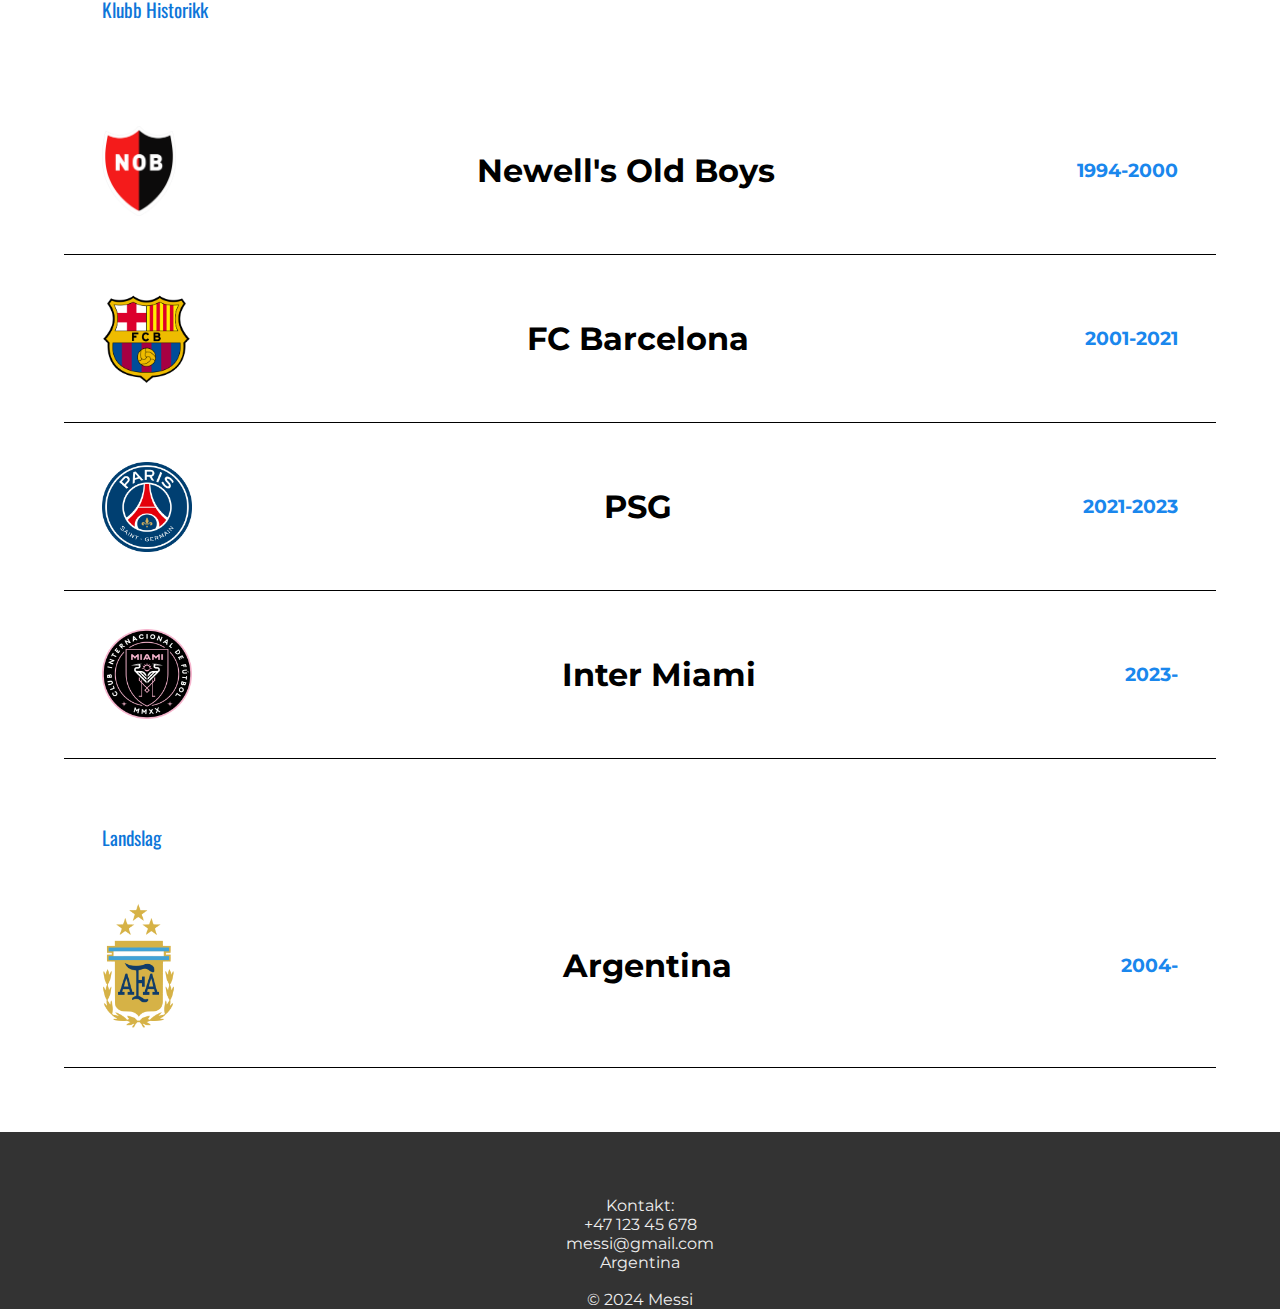
==== commit 24db86ed: "Add files via upload" ====
--- a/index.html
+++ b/index.html
@@ -48,7 +48,7 @@
       </div>
       <div class="imageBackground">
         <div class="image">
-            <img src="Images/messiWorldCup.jpg" alt="" id="messiWorldCup">
+            <img src="./Images/messiWorldCup.jpg" alt="" id="messiWorldCup">
         </div>
         <div class="textToImg">
             <h1>Messi sin rolle i VM 2022. Lorem ipsum dolor sit amet consectetur adipisicing elit. Delectus inventore alias nulla nemo? Officiis nihil nisi corporis facere hic laboriosam.</h1>
